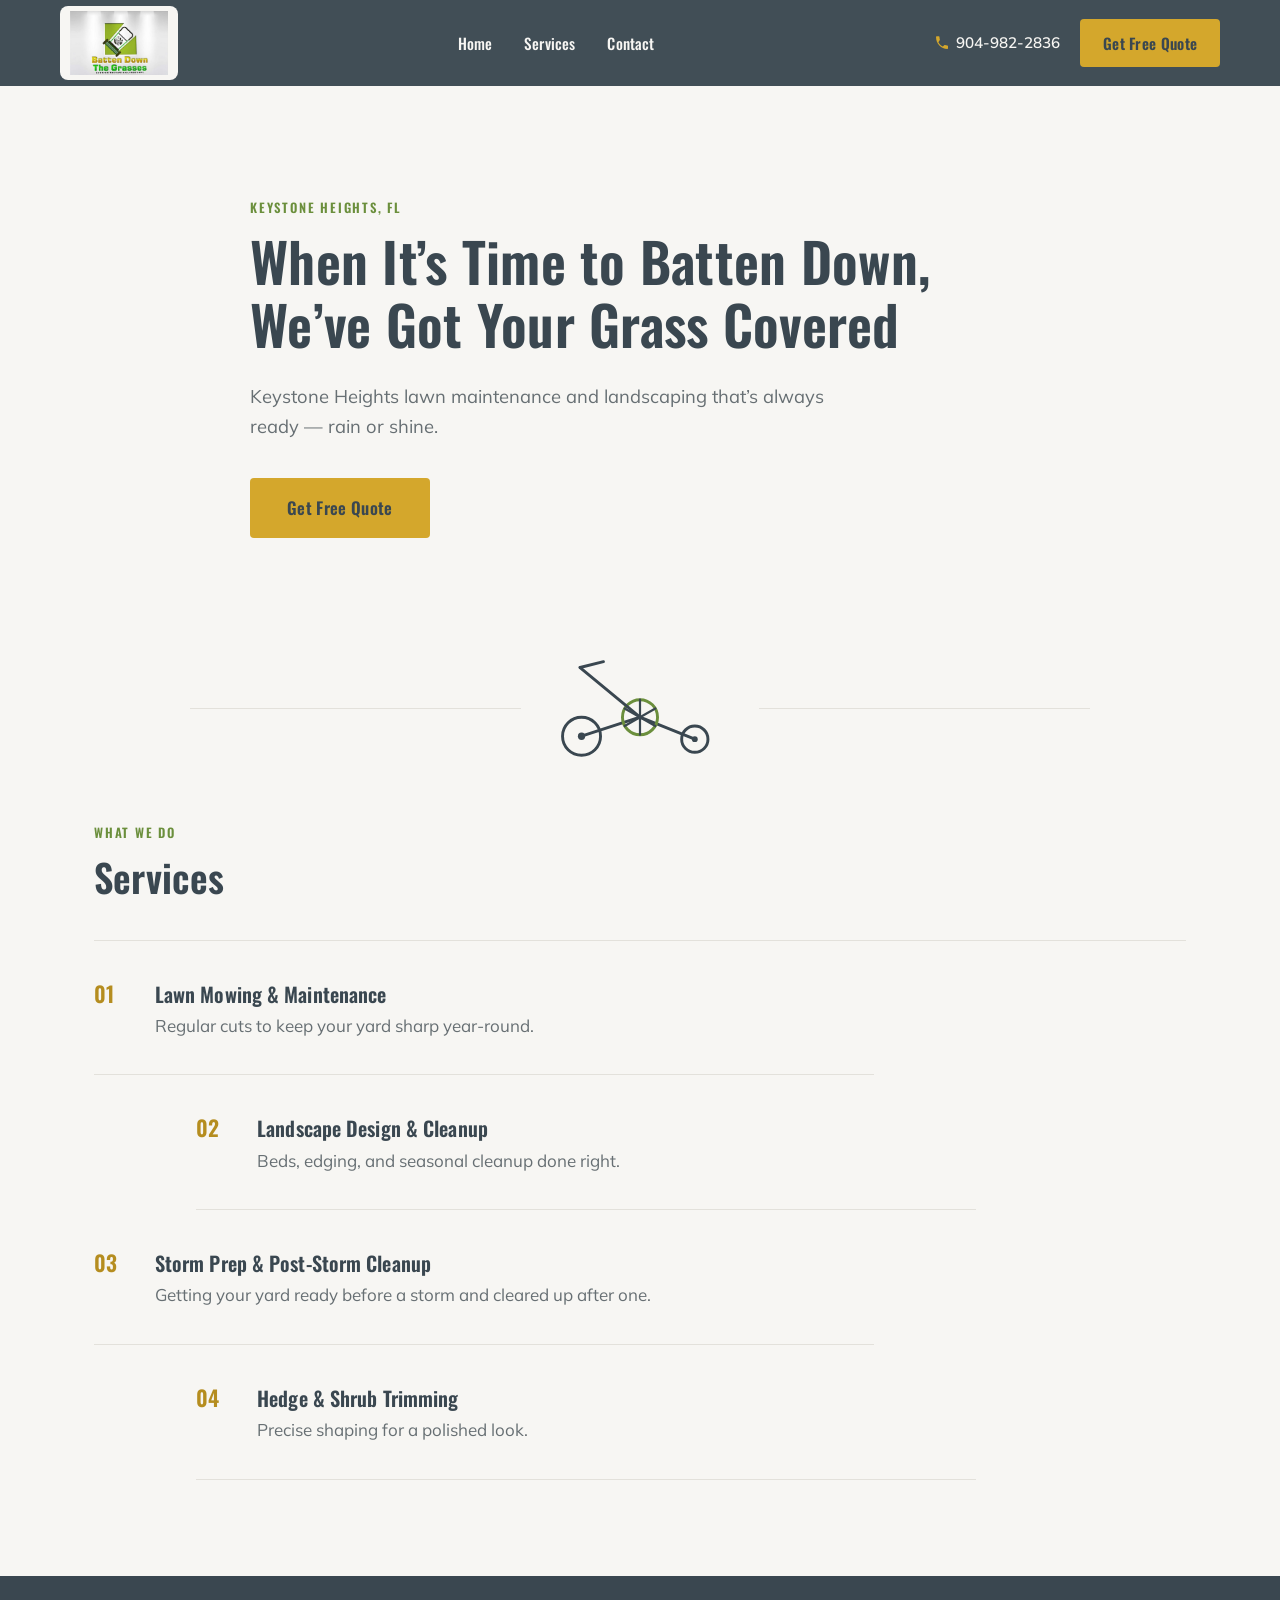
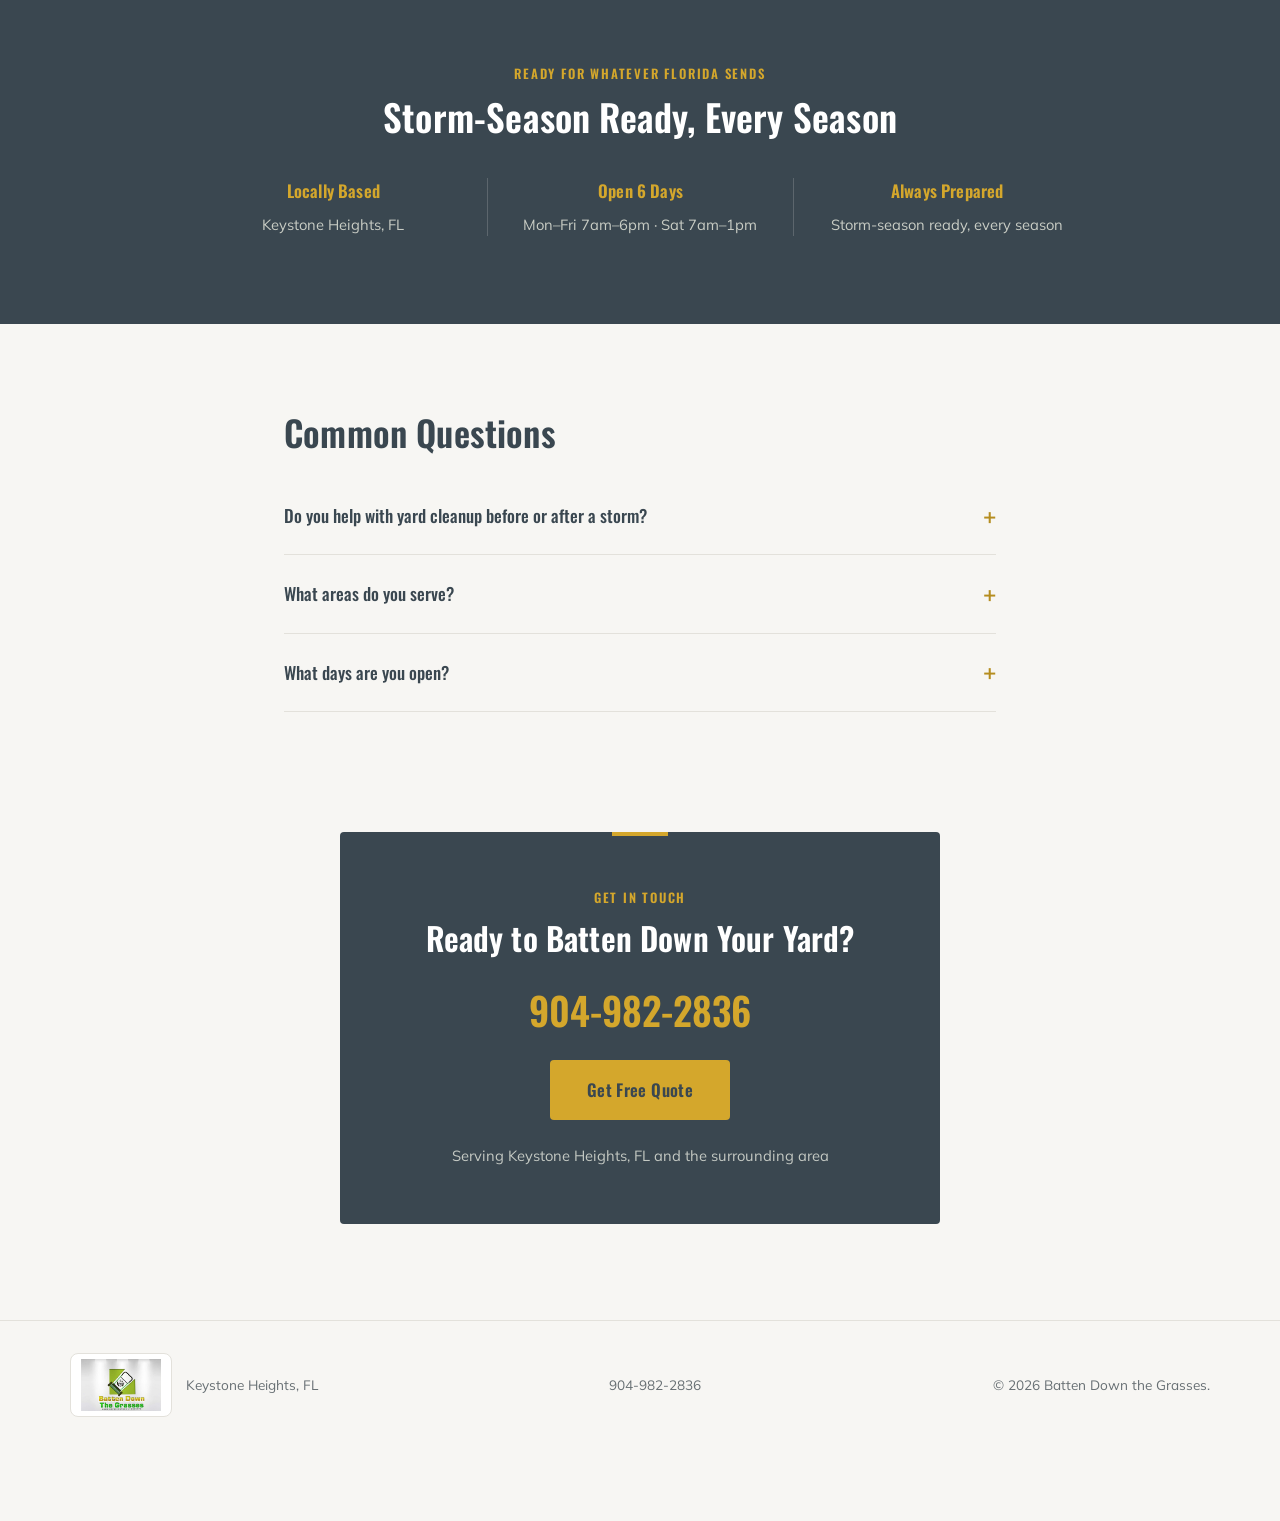
==== batten-down-the-grasses/index.html @ bf376092 "Add Batten Down the Grasses single-page site Storm-Ready Landscaping build for the Keystone Heights," ====
<!doctype html>
<html lang="en">
<head>
<meta charset="UTF-8">
<meta name="viewport" content="width=device-width, initial-scale=1.0">
<title>Batten Down the Grasses | Lawn Maintenance &amp; Landscape, Keystone Heights FL</title>
<meta name="description" content="Batten Down the Grasses keeps Keystone Heights, FL yards sharp rain or shine — mowing, landscape cleanup, hedge trimming, and storm prep. Call 904-982-2836.">
<link rel="icon" href="data:image/svg+xml,%3Csvg xmlns='http://www.w3.org/2000/svg' viewBox='0 0 64 64'%3E%3Crect width='64' height='64' rx='10' fill='%233A4750'/%3E%3Ccircle cx='34' cy='30' r='14' fill='none' stroke='%23D4A72C' stroke-width='3'/%3E%3Cline x1='34' y1='30' x2='34' y2='16' stroke='%23F7F6F3' stroke-width='2.5'/%3E%3Cline x1='34' y1='30' x2='46' y2='24' stroke='%23F7F6F3' stroke-width='2.5'/%3E%3Cline x1='34' y1='30' x2='46' y2='36' stroke='%23F7F6F3' stroke-width='2.5'/%3E%3Cline x1='34' y1='30' x2='34' y2='44' stroke='%23F7F6F3' stroke-width='2.5'/%3E%3Cline x1='34' y1='30' x2='22' y2='36' stroke='%23F7F6F3' stroke-width='2.5'/%3E%3Cline x1='34' y1='30' x2='22' y2='24' stroke='%23F7F6F3' stroke-width='2.5'/%3E%3Ccircle cx='16' cy='46' r='8' fill='none' stroke='%23F7F6F3' stroke-width='3'/%3E%3C/svg%3E">
<link rel="preconnect" href="https://fonts.googleapis.com">
<link rel="preconnect" href="https://fonts.gstatic.com" crossorigin>
<link href="https://fonts.googleapis.com/css2?family=Oswald:wght@500;600;700&amp;family=Mulish:wght@400;500;600;700&amp;display=swap" rel="stylesheet">
<link rel="stylesheet" href="css/styles.css">

<script type="application/ld+json">
{
  "@context": "https://schema.org",
  "@type": "LandscapingBusiness",
  "name": "Batten Down the Grasses",
  "telephone": "+1-904-982-2836",
  "priceRange": "$$",
  "address": {
    "@type": "PostalAddress",
    "addressLocality": "Keystone Heights",
    "addressRegion": "FL",
    "addressCountry": "US"
  },
  "areaServed": {
    "@type": "City",
    "name": "Keystone Heights, FL"
  },
  "openingHoursSpecification": [
    {
      "@type": "OpeningHoursSpecification",
      "dayOfWeek": ["Monday", "Tuesday", "Wednesday", "Thursday", "Friday"],
      "opens": "07:00",
      "closes": "18:00"
    },
    {
      "@type": "OpeningHoursSpecification",
      "dayOfWeek": ["Saturday"],
      "opens": "07:00",
      "closes": "13:00"
    }
  ],
  "url": "https://battendownthegrasses.com/",
  "makesOffer": [
    { "@type": "Offer", "itemOffered": { "@type": "Service", "name": "Lawn Mowing & Maintenance" } },
    { "@type": "Offer", "itemOffered": { "@type": "Service", "name": "Landscape Design & Cleanup" } },
    { "@type": "Offer", "itemOffered": { "@type": "Service", "name": "Storm Prep & Post-Storm Cleanup" } },
    { "@type": "Offer", "itemOffered": { "@type": "Service", "name": "Hedge & Shrub Trimming" } }
  ]
}
</script>
</head>
<body>

<a class="skip-link" href="#main">Skip to content</a>

<header class="site-header">
  <div class="header-inner">
    <a href="#top" class="brand">
      <span class="brand-badge"><img src="images/logo.jpg" alt="Batten Down the Grasses logo"></span>
    </a>

    <nav class="main-nav" aria-label="Primary">
      <a href="#home">Home</a>
      <a href="#services">Services</a>
      <a href="#contact">Contact</a>
    </nav>

    <div class="header-actions">
      <a href="tel:9049822836" class="header-phone">
        <svg viewBox="0 0 24 24" width="16" height="16" aria-hidden="true"><path d="M6.6 10.8c1.4 2.8 3.8 5.1 6.6 6.6l2.2-2.2c.3-.3.7-.4 1-.2 1.1.4 2.3.6 3.6.6.6 0 1 .4 1 1V20c0 .6-.4 1-1 1C10.9 21 3 13.1 3 3c0-.6.4-1 1-1h3.2c.6 0 1 .4 1 1 0 1.3.2 2.5.6 3.6.1.4 0 .8-.3 1.1L6.6 10.8z" fill="currentColor"/></svg>
        <span>904-982-2836</span>
      </a>
      <a href="#contact" class="btn btn-cta header-cta">Get Free Quote</a>
    </div>
  </div>
</header>

<main id="main">

  <!-- HERO -->
  <section class="hero" id="home">
    <div class="hero-inner">
      <p class="eyebrow">Keystone Heights, FL</p>
      <h1>When It&rsquo;s Time to Batten Down, We&rsquo;ve Got Your Grass Covered</h1>
      <p class="hero-sub">Keystone Heights lawn maintenance and landscaping that&rsquo;s always ready &mdash; rain or shine.</p>
      <a href="#contact" class="btn btn-cta btn-lg">Get Free Quote</a>
    </div>
  </section>

  <!-- SIGNATURE DIVIDER: reel mower, blades snap shut like a storm shutter -->
  <section class="divider reveal" aria-hidden="true">
    <div class="divider-inner">
      <span class="divider-line"></span>
      <svg class="divider-mark" viewBox="0 0 260 160" role="presentation" focusable="false">
        <line x1="50" y1="118" x2="130" y2="92" stroke="#3A4750" stroke-width="4" stroke-linecap="round"/>
        <line x1="130" y1="92" x2="205" y2="122" stroke="#3A4750" stroke-width="4" stroke-linecap="round"/>
        <circle cx="50" cy="118" r="26" fill="none" stroke="#3A4750" stroke-width="4"/>
        <circle cx="50" cy="118" r="5" fill="#3A4750"/>
        <circle cx="205" cy="122" r="18" fill="none" stroke="#3A4750" stroke-width="4"/>
        <circle cx="205" cy="122" r="4" fill="#3A4750"/>
        <circle cx="130" cy="92" r="24" fill="none" stroke="#6B8F3C" stroke-width="4"/>
        <g id="reel-blades">
          <line x1="130" y1="92" x2="130" y2="68" stroke="#3A4750" stroke-width="3" stroke-linecap="round"/>
          <line x1="130" y1="92" x2="151" y2="80" stroke="#3A4750" stroke-width="3" stroke-linecap="round"/>
          <line x1="130" y1="92" x2="151" y2="104" stroke="#3A4750" stroke-width="3" stroke-linecap="round"/>
          <line x1="130" y1="92" x2="130" y2="116" stroke="#3A4750" stroke-width="3" stroke-linecap="round"/>
          <line x1="130" y1="92" x2="109" y2="104" stroke="#3A4750" stroke-width="3" stroke-linecap="round"/>
          <line x1="130" y1="92" x2="109" y2="80" stroke="#3A4750" stroke-width="3" stroke-linecap="round"/>
        </g>
        <line x1="130" y1="92" x2="48" y2="24" stroke="#3A4750" stroke-width="4" stroke-linecap="round"/>
        <line x1="48" y1="24" x2="80" y2="16" stroke="#3A4750" stroke-width="4" stroke-linecap="round"/>
      </svg>
      <span class="divider-line"></span>
    </div>
  </section>

  <!-- SERVICES -->
  <section class="services" id="services">
    <div class="section-inner">
      <div class="services-head reveal">
        <p class="eyebrow">What We Do</p>
        <h2>Services</h2>
      </div>

      <ol class="services-list">
        <li class="service-row reveal">
          <span class="service-num">01</span>
          <div class="service-copy">
            <h3>Lawn Mowing &amp; Maintenance</h3>
            <p>Regular cuts to keep your yard sharp year-round.</p>
          </div>
        </li>
        <li class="service-row service-row--offset reveal">
          <span class="service-num">02</span>
          <div class="service-copy">
            <h3>Landscape Design &amp; Cleanup</h3>
            <p>Beds, edging, and seasonal cleanup done right.</p>
          </div>
        </li>
        <li class="service-row reveal">
          <span class="service-num">03</span>
          <div class="service-copy">
            <h3>Storm Prep &amp; Post-Storm Cleanup</h3>
            <p>Getting your yard ready before a storm and cleared up after one.</p>
          </div>
        </li>
        <li class="service-row service-row--offset reveal">
          <span class="service-num">04</span>
          <div class="service-copy">
            <h3>Hedge &amp; Shrub Trimming</h3>
            <p>Precise shaping for a polished look.</p>
          </div>
        </li>
      </ol>
    </div>
  </section>

  <!-- TRUST / STORM-READY -->
  <section class="trust">
    <div class="trust-inner">
      <p class="eyebrow eyebrow--on-dark reveal">Ready For Whatever Florida Sends</p>
      <h2 class="reveal">Storm-Season Ready, Every Season</h2>

      <ul class="trust-signals reveal">
        <li>
          <span class="trust-signal-label">Locally Based</span>
          <span class="trust-signal-detail">Keystone Heights, FL</span>
        </li>
        <li>
          <span class="trust-signal-label">Open 6 Days</span>
          <span class="trust-signal-detail">Mon&ndash;Fri 7am&ndash;6pm &middot; Sat 7am&ndash;1pm</span>
        </li>
        <li>
          <span class="trust-signal-label">Always Prepared</span>
          <span class="trust-signal-detail">Storm-season ready, every season</span>
        </li>
      </ul>
    </div>
  </section>

  <!-- FAQ -->
  <section class="faq">
    <div class="section-inner faq-inner">
      <h2 class="reveal">Common Questions</h2>

      <div class="faq-list reveal">
        <details class="faq-item">
          <summary>Do you help with yard cleanup before or after a storm?</summary>
          <p>Yes &mdash; storm prep and post-storm cleanup are part of the regular service list, not an afterthought.</p>
        </details>
        <details class="faq-item">
          <summary>What areas do you serve?</summary>
          <p>Keystone Heights, FL and the surrounding area.</p>
        </details>
        <details class="faq-item">
          <summary>What days are you open?</summary>
          <p>Monday through Friday 7am&ndash;6pm, and Saturday mornings 7am&ndash;1pm.</p>
        </details>
      </div>
    </div>
  </section>

  <!-- CONTACT / CTA -->
  <section class="contact" id="contact">
    <div class="contact-card reveal">
      <p class="eyebrow eyebrow--on-dark">Get In Touch</p>
      <h2>Ready to Batten Down Your Yard?</h2>
      <a href="tel:9049822836" class="contact-phone">904-982-2836</a>
      <a href="tel:9049822836" class="btn btn-cta btn-lg">Get Free Quote</a>
      <p class="contact-note">Serving Keystone Heights, FL and the surrounding area</p>
    </div>
  </section>

</main>

<footer class="site-footer">
  <div class="footer-inner">
    <span class="footer-brand">
      <span class="brand-badge brand-badge--footer"><img src="images/logo.jpg" alt="Batten Down the Grasses logo"></span>
      <span>Keystone Heights, FL</span>
    </span>
    <span>904-982-2836</span>
    <span>&copy; <span id="year"></span> Batten Down the Grasses.</span>
  </div>
</footer>

<a href="tel:9049822836" class="float-call" aria-label="Get a free quote from Batten Down the Grasses">
  <svg viewBox="0 0 24 24" width="24" height="24" aria-hidden="true"><path d="M6.6 10.8c1.4 2.8 3.8 5.1 6.6 6.6l2.2-2.2c.3-.3.7-.4 1-.2 1.1.4 2.3.6 3.6.6.6 0 1 .4 1 1V20c0 .6-.4 1-1 1C10.9 21 3 13.1 3 3c0-.6.4-1 1-1h3.2c.6 0 1 .4 1 1 0 1.3.2 2.5.6 3.6.1.4 0 .8-.3 1.1L6.6 10.8z" fill="currentColor"/></svg>
</a>

<script src="js/main.js"></script>
</body>
</html>
---- batten-down-the-grasses/css/styles.css ----
/* ===== Batten Down the Grasses — styles ===== */

:root {
  --slate: #3A4750;
  --slate-soft: #4B5860;
  --grass: #6B8F3C;
  --gold: #D4A72C;
  --gold-dark: #B58D1F;
  --off-white: #F7F6F3;
  --white: #FFFFFF;
  --ink-muted: #676F73;
  --border: #E3E1DB;

  --font-head: 'Oswald', 'Helvetica Neue', Arial, sans-serif;
  --font-body: 'Mulish', 'Helvetica Neue', Arial, sans-serif;

  --header-h: 86px;
}

* { box-sizing: border-box; }
html { scroll-behavior: smooth; }

body {
  margin: 0;
  background: var(--off-white);
  color: var(--slate);
  font-family: var(--font-body);
  font-size: 17px;
  line-height: 1.6;
  -webkit-font-smoothing: antialiased;
}

h1, h2, h3 {
  font-family: var(--font-head);
  color: var(--slate);
  line-height: 1.15;
  margin: 0 0 0.5em;
  font-weight: 600;
  letter-spacing: 0.005em;
}

p { margin: 0 0 1em; }
p:last-child { margin-bottom: 0; }

a { color: inherit; text-decoration: none; }
img, svg { display: block; max-width: 100%; }

.skip-link {
  position: absolute;
  left: -999px;
  top: 0;
  background: var(--slate);
  color: var(--white);
  padding: 0.75em 1.25em;
  z-index: 1000;
}
.skip-link:focus { left: 0; }

.eyebrow {
  font-family: var(--font-head);
  font-size: 0.8rem;
  font-weight: 600;
  letter-spacing: 0.14em;
  text-transform: uppercase;
  color: var(--grass);
  margin: 0 0 0.9em;
}
.eyebrow--on-dark { color: var(--gold); }

.section-inner {
  max-width: 1140px;
  margin: 0 auto;
  padding: 0 24px;
}

/* ---------- Buttons ---------- */
.btn {
  display: inline-flex;
  align-items: center;
  justify-content: center;
  gap: 0.5em;
  font-family: var(--font-head);
  font-weight: 600;
  letter-spacing: 0.02em;
  border-radius: 4px;
  cursor: pointer;
  border: none;
  transition: transform 180ms ease, box-shadow 180ms ease, background-color 180ms ease;
}
.btn-cta {
  background: var(--gold);
  color: var(--slate);
  padding: 0.75em 1.5em;
  font-size: 0.95rem;
}
.btn-cta:hover, .btn-cta:focus-visible {
  background: var(--gold-dark);
  transform: translateY(-2px);
  box-shadow: 0 8px 20px rgba(212, 167, 44, 0.4);
}
.btn-lg {
  padding: 1em 2.2em;
  font-size: 1.05rem;
}

/* ---------- Header ---------- */
.site-header {
  position: sticky;
  top: 0;
  z-index: 500;
  background: rgba(58, 71, 80, 0.96);
  backdrop-filter: saturate(140%) blur(10px);
  height: var(--header-h);
}
.header-inner {
  max-width: 1200px;
  margin: 0 auto;
  height: 100%;
  padding: 0 20px;
  display: flex;
  align-items: center;
  justify-content: space-between;
  gap: 1.5rem;
}
.brand { display: flex; align-items: center; }
.brand-badge {
  display: block;
  background: var(--off-white);
  border-radius: 8px;
  padding: 5px 10px;
  line-height: 0;
}
.brand-badge img {
  height: 64px;
  width: auto;
  display: block;
}
.main-nav {
  display: flex;
  gap: 2rem;
  font-family: var(--font-head);
  font-weight: 500;
  font-size: 0.95rem;
  letter-spacing: 0.01em;
}
.main-nav a { color: var(--off-white); padding: 0.25em 0; }
.main-nav a:hover { color: var(--gold); }

.header-actions {
  display: flex;
  align-items: center;
  gap: 1.25rem;
}
.header-phone {
  display: flex;
  align-items: center;
  gap: 0.4em;
  font-weight: 600;
  font-size: 0.95rem;
  color: var(--off-white);
  white-space: nowrap;
}
.header-phone svg { color: var(--gold); flex-shrink: 0; }

/* ---------- Hero ---------- */
.hero {
  padding: 7rem 24px 5.5rem;
  background: var(--off-white);
}
.hero-inner {
  max-width: 780px;
  margin: 0 auto;
}
.hero h1 {
  font-size: clamp(2.1rem, 4.4vw, 3.4rem);
  margin-bottom: 0.5em;
}
.hero-sub {
  font-size: 1.15rem;
  color: var(--ink-muted);
  max-width: 56ch;
  margin-bottom: 2em;
}

/* ---------- Signature divider ---------- */
.divider {
  padding: 1.5rem 24px 2.5rem;
}
.divider-inner {
  max-width: 900px;
  margin: 0 auto;
  display: flex;
  align-items: center;
  gap: 1.5rem;
}
.divider-line {
  flex: 1;
  height: 1px;
  background: var(--border);
}
.divider-mark {
  width: 190px;
  height: auto;
  flex-shrink: 0;
}
#reel-blades {
  transform-origin: 130px 92px;
  transform: rotate(-50deg);
}
.divider.is-visible #reel-blades {
  transition: transform 650ms cubic-bezier(0.34, 1.56, 0.64, 1);
  transform: rotate(0deg);
}

/* ---------- Services (asymmetric list) ---------- */
.services {
  padding: 1rem 0 6rem;
}
.services-head {
  max-width: 640px;
  margin-bottom: 2.5rem;
}
.services-head h2 {
  font-size: clamp(1.8rem, 3.2vw, 2.4rem);
}

.services-list {
  list-style: none;
  margin: 0;
  padding: 0;
  border-top: 1px solid var(--border);
}
.service-row {
  display: flex;
  align-items: baseline;
  gap: 2rem;
  padding: 2.2rem 0;
  border-bottom: 1px solid var(--border);
  max-width: 780px;
}
.service-row--offset {
  margin-left: clamp(0px, 8vw, 110px);
}
.service-num {
  font-family: var(--font-head);
  font-weight: 600;
  font-size: 1.35rem;
  color: var(--gold-dark);
  flex-shrink: 0;
  width: 2.4ch;
}
.service-copy h3 {
  font-size: 1.26rem;
  margin-bottom: 0.3em;
}
.service-copy p {
  color: var(--ink-muted);
}

/* ---------- Trust: storm-ready stat row ---------- */
.trust {
  background: var(--slate);
  color: var(--off-white);
  padding: 5.5rem 24px;
  text-align: center;
}
.trust-inner {
  max-width: 920px;
  margin: 0 auto;
}
.trust h2 {
  color: var(--white);
  font-size: clamp(1.7rem, 3.2vw, 2.3rem);
  margin-bottom: 2.5rem;
}

.trust-signals {
  list-style: none;
  margin: 0;
  padding: 0;
  display: grid;
  grid-template-columns: repeat(3, 1fr);
}
.trust-signals li {
  padding: 0 1.5rem;
  border-left: 1px solid rgba(247,246,243,0.18);
  display: flex;
  flex-direction: column;
  gap: 0.5rem;
}
.trust-signals li:first-child { border-left: none; }
.trust-signal-label {
  font-family: var(--font-head);
  font-weight: 600;
  font-size: 1.05rem;
  color: var(--gold);
  letter-spacing: 0.01em;
}
.trust-signal-detail {
  font-size: 0.92rem;
  color: #C9CDC5;
}

/* ---------- FAQ ---------- */
.faq {
  padding: 5.5rem 0;
}
.faq-inner {
  max-width: 760px;
}
.faq h2 {
  font-size: clamp(1.7rem, 3vw, 2.2rem);
  margin-bottom: 1.5rem;
}
.faq-item {
  border-bottom: 1px solid var(--border);
  padding: 1.3rem 0;
}
.faq-item summary {
  font-family: var(--font-head);
  font-weight: 500;
  font-size: 1.08rem;
  cursor: pointer;
  list-style: none;
  display: flex;
  justify-content: space-between;
  align-items: center;
  gap: 1rem;
}
.faq-item summary::-webkit-details-marker { display: none; }
.faq-item summary::after {
  content: "+";
  font-family: var(--font-body);
  font-size: 1.4rem;
  color: var(--gold-dark);
  font-weight: 700;
  flex-shrink: 0;
  transition: transform 200ms ease;
}
.faq-item[open] summary::after { transform: rotate(45deg); }
.faq-item p {
  color: var(--ink-muted);
  margin-top: 0.9em;
  max-width: 60ch;
}

/* ---------- Contact / CTA (compact distinct) ---------- */
.contact {
  padding: 2rem 24px 6rem;
  display: flex;
  justify-content: center;
}
.contact-card {
  background: var(--slate);
  color: var(--white);
  max-width: 600px;
  width: 100%;
  padding: 3.5rem 3rem;
  text-align: center;
  border-radius: 4px;
  position: relative;
}
.contact-card::before {
  content: "";
  position: absolute;
  top: 0;
  left: 50%;
  transform: translateX(-50%);
  width: 56px;
  height: 4px;
  background: var(--gold);
}
.contact-card h2 {
  color: var(--white);
  font-size: clamp(1.5rem, 3vw, 2rem);
  margin-bottom: 0.7em;
}
.contact-phone {
  display: block;
  font-family: var(--font-head);
  font-weight: 600;
  font-size: clamp(1.8rem, 5vw, 2.4rem);
  color: var(--gold);
  margin-bottom: 1.2rem;
}
.contact-note {
  margin-top: 1.5rem;
  color: #C4C9C3;
  font-size: 0.92rem;
}

/* ---------- Footer ---------- */
.site-footer {
  background: var(--off-white);
  border-top: 1px solid var(--border);
  padding: 2rem 24px 6.5rem;
}
.footer-inner {
  max-width: 1140px;
  margin: 0 auto;
  display: flex;
  flex-wrap: wrap;
  align-items: center;
  gap: 0.75rem 2rem;
  justify-content: space-between;
  font-size: 0.85rem;
  color: var(--ink-muted);
}
.footer-brand {
  display: flex;
  align-items: center;
  gap: 0.9rem;
}
.brand-badge--footer {
  background: var(--white);
  border: 1px solid var(--border);
}
.brand-badge--footer img {
  height: 52px;
}

/* ---------- Floating call button (mobile) ---------- */
.float-call {
  display: none;
  position: fixed;
  right: 20px;
  bottom: 20px;
  width: 56px;
  height: 56px;
  border-radius: 50%;
  background: var(--gold);
  color: var(--slate);
  align-items: center;
  justify-content: center;
  box-shadow: 0 6px 18px rgba(58, 71, 80, 0.4);
  z-index: 600;
  transition: transform 180ms ease, box-shadow 180ms ease;
}
.float-call:hover, .float-call:focus-visible {
  transform: translateY(-2px) scale(1.04);
  box-shadow: 0 10px 22px rgba(58, 71, 80, 0.5);
}

/* ---------- Scroll reveal ---------- */
.reveal {
  opacity: 0;
  transform: translateY(16px);
  transition: opacity 400ms ease, transform 400ms ease;
}
.reveal.is-visible {
  opacity: 1;
  transform: translateY(0);
}

/* ===================== Responsive ===================== */
@media (max-width: 860px) {
  .main-nav { display: none; }
  .service-row--offset { margin-left: 0; }
  .divider-mark { width: 150px; }
  .trust-signals { grid-template-columns: 1fr; gap: 1.75rem; }
  .trust-signals li { border-left: none; padding: 0; }
}

@media (max-width: 700px) {
  :root { --header-h: 68px; }
  .brand-badge img { height: 48px; }
  .header-cta { display: none; }
  .header-phone span { display: none; }
  .float-call { display: flex; }
  .hero { padding: 3.2rem 20px 3rem; }
  .trust { padding: 4rem 20px; }
  .contact-card { padding: 2.5rem 1.75rem; }
  .contact { padding: 1rem 16px 5rem; }
  .divider-mark { width: 120px; }
  .divider-inner { gap: 0.8rem; }
  .footer-inner { justify-content: center; text-align: center; }
}

@media (max-width: 480px) {
  .header-phone { padding: 0.5em; }
  .brand-badge img { height: 42px; }
}

/* Respect reduced motion */
@media (prefers-reduced-motion: reduce) {
  html { scroll-behavior: auto; }
  .reveal { opacity: 1; transform: none; transition: none; }
  .btn, .float-call { transition: none; }
  #reel-blades { transform: rotate(0deg); }
  .divider.is-visible #reel-blades { transition: none; }
}
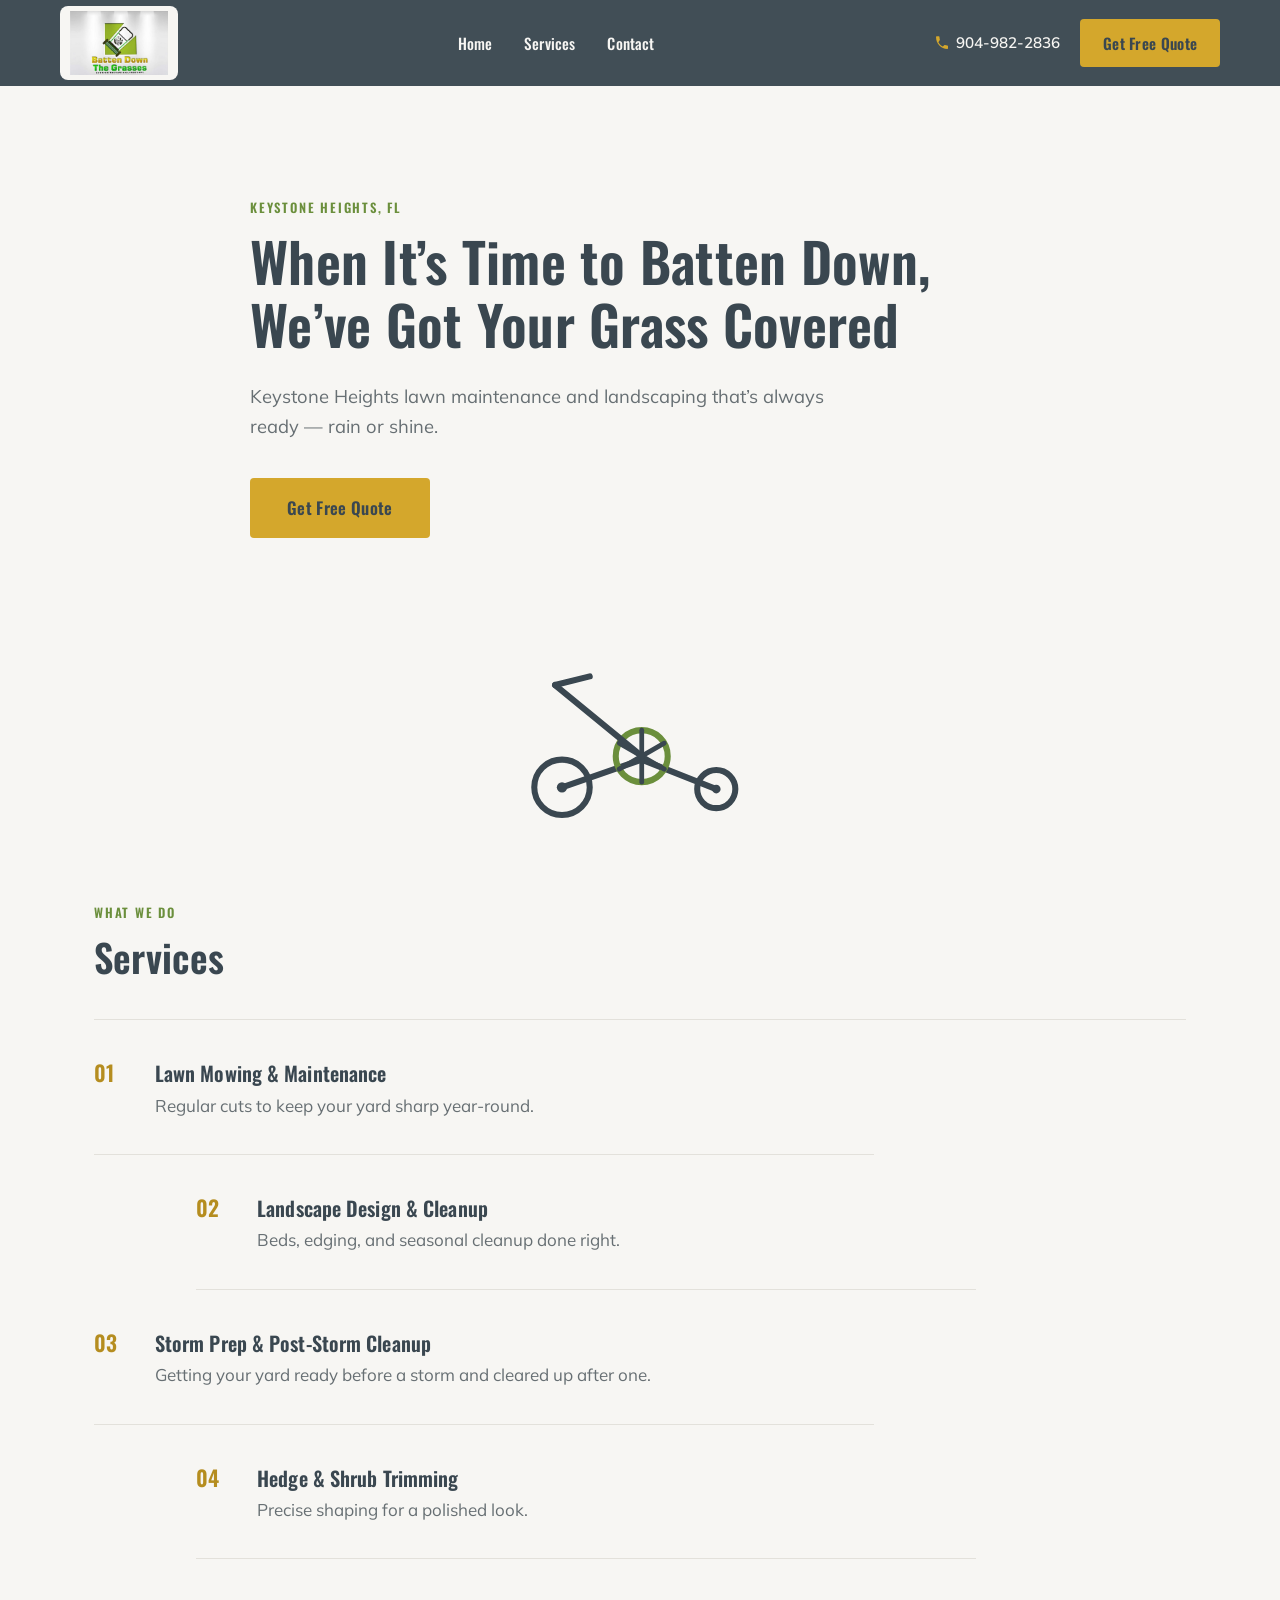
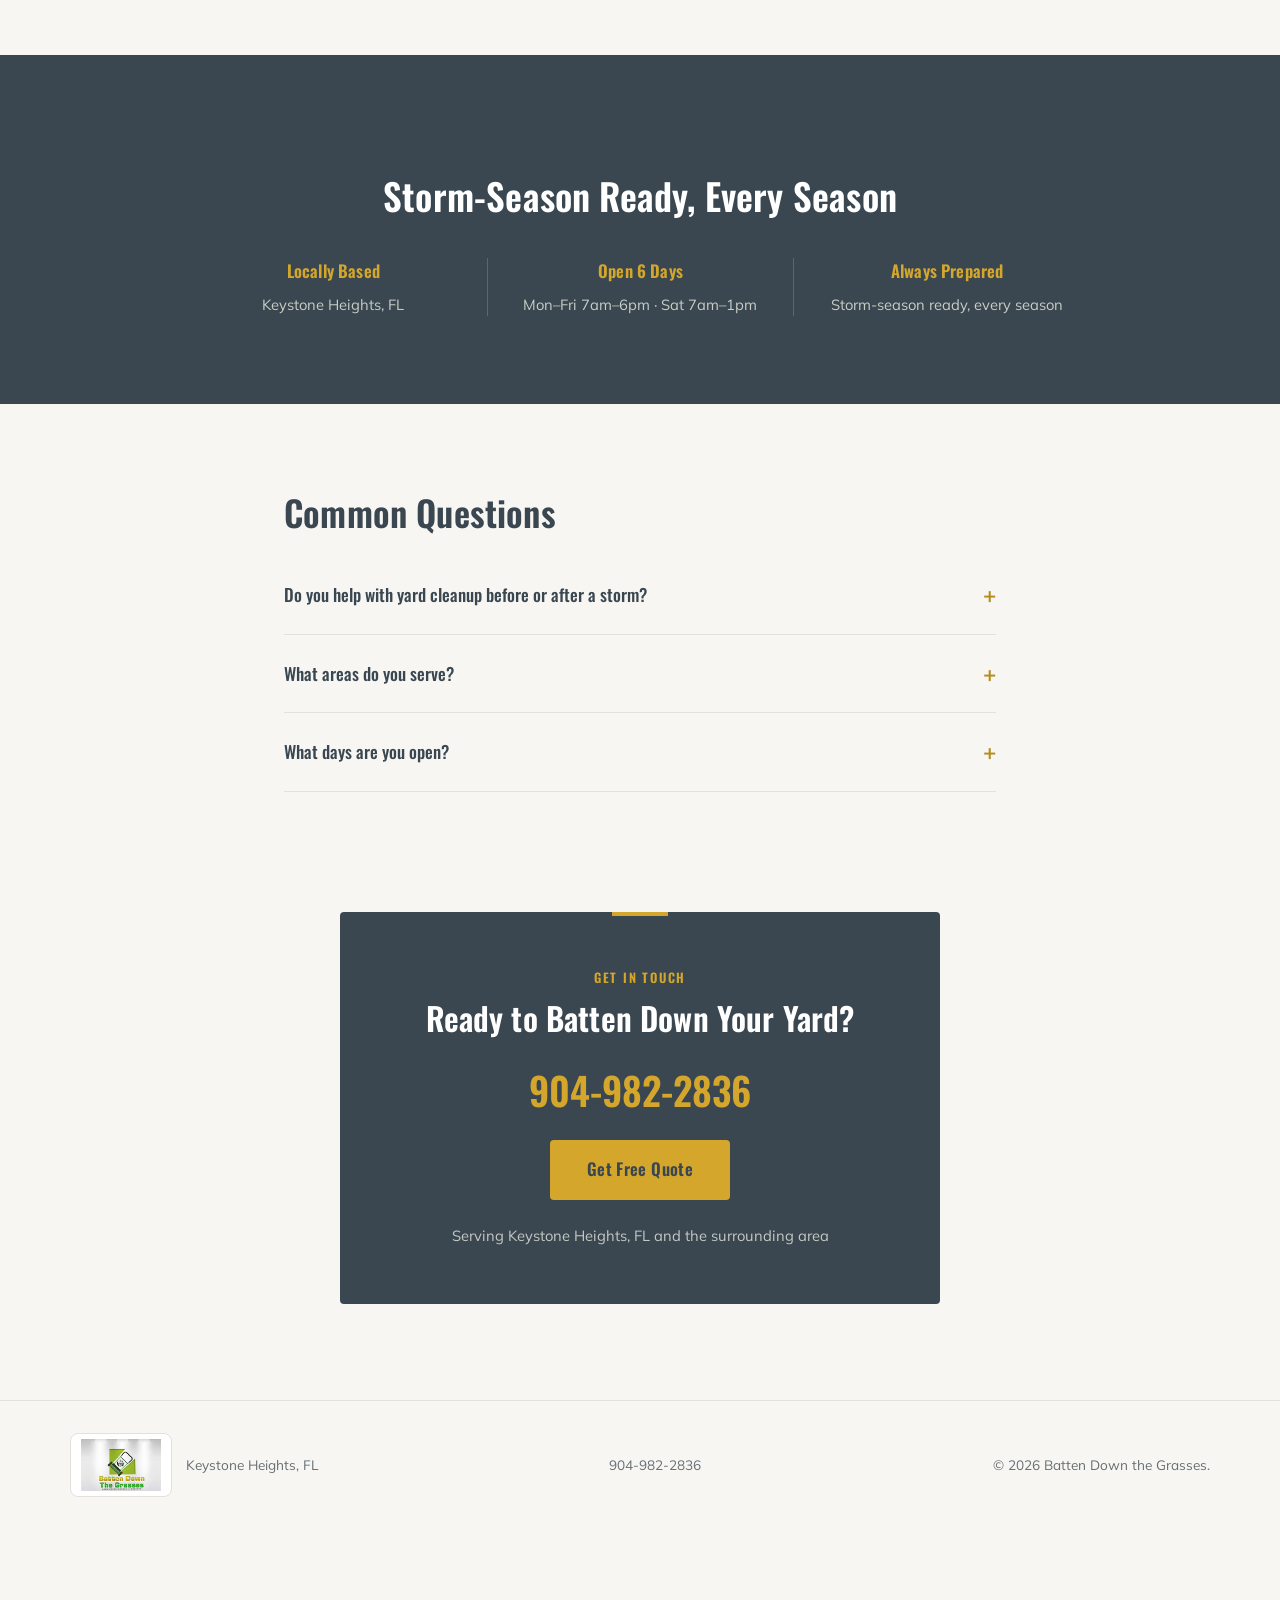
==== commit e58d43ce: "Redraw the reel-mower divider icon bolder and cleaner Bumped stroke widths (4px→7px chassis/wheels, " ====
--- a/batten-down-the-grasses/index.html
+++ b/batten-down-the-grasses/index.html
@@ -93,27 +93,25 @@
   <!-- SIGNATURE DIVIDER: reel mower, blades snap shut like a storm shutter -->
   <section class="divider reveal" aria-hidden="true">
     <div class="divider-inner">
-      <span class="divider-line"></span>
-      <svg class="divider-mark" viewBox="0 0 260 160" role="presentation" focusable="false">
-        <line x1="50" y1="118" x2="130" y2="92" stroke="#3A4750" stroke-width="4" stroke-linecap="round"/>
-        <line x1="130" y1="92" x2="205" y2="122" stroke="#3A4750" stroke-width="4" stroke-linecap="round"/>
-        <circle cx="50" cy="118" r="26" fill="none" stroke="#3A4750" stroke-width="4"/>
-        <circle cx="50" cy="118" r="5" fill="#3A4750"/>
-        <circle cx="205" cy="122" r="18" fill="none" stroke="#3A4750" stroke-width="4"/>
-        <circle cx="205" cy="122" r="4" fill="#3A4750"/>
-        <circle cx="130" cy="92" r="24" fill="none" stroke="#6B8F3C" stroke-width="4"/>
+      <svg class="divider-mark" viewBox="0 0 300 190" role="presentation" focusable="false">
+        <line x1="60" y1="140" x2="152" y2="108" stroke="#3A4750" stroke-width="7" stroke-linecap="round"/>
+        <line x1="152" y1="108" x2="238" y2="142" stroke="#3A4750" stroke-width="7" stroke-linecap="round"/>
+        <circle cx="60" cy="140" r="32" fill="none" stroke="#3A4750" stroke-width="7"/>
+        <circle cx="60" cy="140" r="6" fill="#3A4750"/>
+        <circle cx="238" cy="142" r="22" fill="none" stroke="#3A4750" stroke-width="7"/>
+        <circle cx="238" cy="142" r="5" fill="#3A4750"/>
+        <circle cx="152" cy="104" r="30" fill="none" stroke="#6B8F3C" stroke-width="7"/>
         <g id="reel-blades">
-          <line x1="130" y1="92" x2="130" y2="68" stroke="#3A4750" stroke-width="3" stroke-linecap="round"/>
-          <line x1="130" y1="92" x2="151" y2="80" stroke="#3A4750" stroke-width="3" stroke-linecap="round"/>
-          <line x1="130" y1="92" x2="151" y2="104" stroke="#3A4750" stroke-width="3" stroke-linecap="round"/>
-          <line x1="130" y1="92" x2="130" y2="116" stroke="#3A4750" stroke-width="3" stroke-linecap="round"/>
-          <line x1="130" y1="92" x2="109" y2="104" stroke="#3A4750" stroke-width="3" stroke-linecap="round"/>
-          <line x1="130" y1="92" x2="109" y2="80" stroke="#3A4750" stroke-width="3" stroke-linecap="round"/>
+          <line x1="152" y1="104" x2="152" y2="74" stroke="#3A4750" stroke-width="5.5" stroke-linecap="round"/>
+          <line x1="152" y1="104" x2="178" y2="89" stroke="#3A4750" stroke-width="5.5" stroke-linecap="round"/>
+          <line x1="152" y1="104" x2="178" y2="119" stroke="#3A4750" stroke-width="5.5" stroke-linecap="round"/>
+          <line x1="152" y1="104" x2="152" y2="134" stroke="#3A4750" stroke-width="5.5" stroke-linecap="round"/>
+          <line x1="152" y1="104" x2="126" y2="119" stroke="#3A4750" stroke-width="5.5" stroke-linecap="round"/>
+          <line x1="152" y1="104" x2="126" y2="89" stroke="#3A4750" stroke-width="5.5" stroke-linecap="round"/>
         </g>
-        <line x1="130" y1="92" x2="48" y2="24" stroke="#3A4750" stroke-width="4" stroke-linecap="round"/>
-        <line x1="48" y1="24" x2="80" y2="16" stroke="#3A4750" stroke-width="4" stroke-linecap="round"/>
+        <line x1="152" y1="104" x2="52" y2="22" stroke="#3A4750" stroke-width="7" stroke-linecap="round"/>
+        <line x1="52" y1="22" x2="92" y2="12" stroke="#3A4750" stroke-width="7" stroke-linecap="round"/>
       </svg>
-      <span class="divider-line"></span>
     </div>
   </section>
 
--- a/batten-down-the-grasses/css/styles.css
+++ b/batten-down-the-grasses/css/styles.css
@@ -184,27 +184,22 @@
 
 /* ---------- Signature divider ---------- */
 .divider {
-  padding: 1.5rem 24px 2.5rem;
+  padding: 2.5rem 24px 3.5rem;
 }
 .divider-inner {
   max-width: 900px;
   margin: 0 auto;
   display: flex;
   align-items: center;
-  gap: 1.5rem;
-}
-.divider-line {
-  flex: 1;
-  height: 1px;
-  background: var(--border);
+  justify-content: center;
 }
 .divider-mark {
-  width: 190px;
+  width: 260px;
   height: auto;
   flex-shrink: 0;
 }
 #reel-blades {
-  transform-origin: 130px 92px;
+  transform-origin: 152px 104px;
   transform: rotate(-50deg);
 }
 .divider.is-visible #reel-blades {
@@ -456,7 +451,7 @@
 @media (max-width: 860px) {
   .main-nav { display: none; }
   .service-row--offset { margin-left: 0; }
-  .divider-mark { width: 150px; }
+  .divider-mark { width: 210px; }
   .trust-signals { grid-template-columns: 1fr; gap: 1.75rem; }
   .trust-signals li { border-left: none; padding: 0; }
 }
@@ -471,8 +466,7 @@
   .trust { padding: 4rem 20px; }
   .contact-card { padding: 2.5rem 1.75rem; }
   .contact { padding: 1rem 16px 5rem; }
-  .divider-mark { width: 120px; }
-  .divider-inner { gap: 0.8rem; }
+  .divider-mark { width: 170px; }
   .footer-inner { justify-content: center; text-align: center; }
 }
 
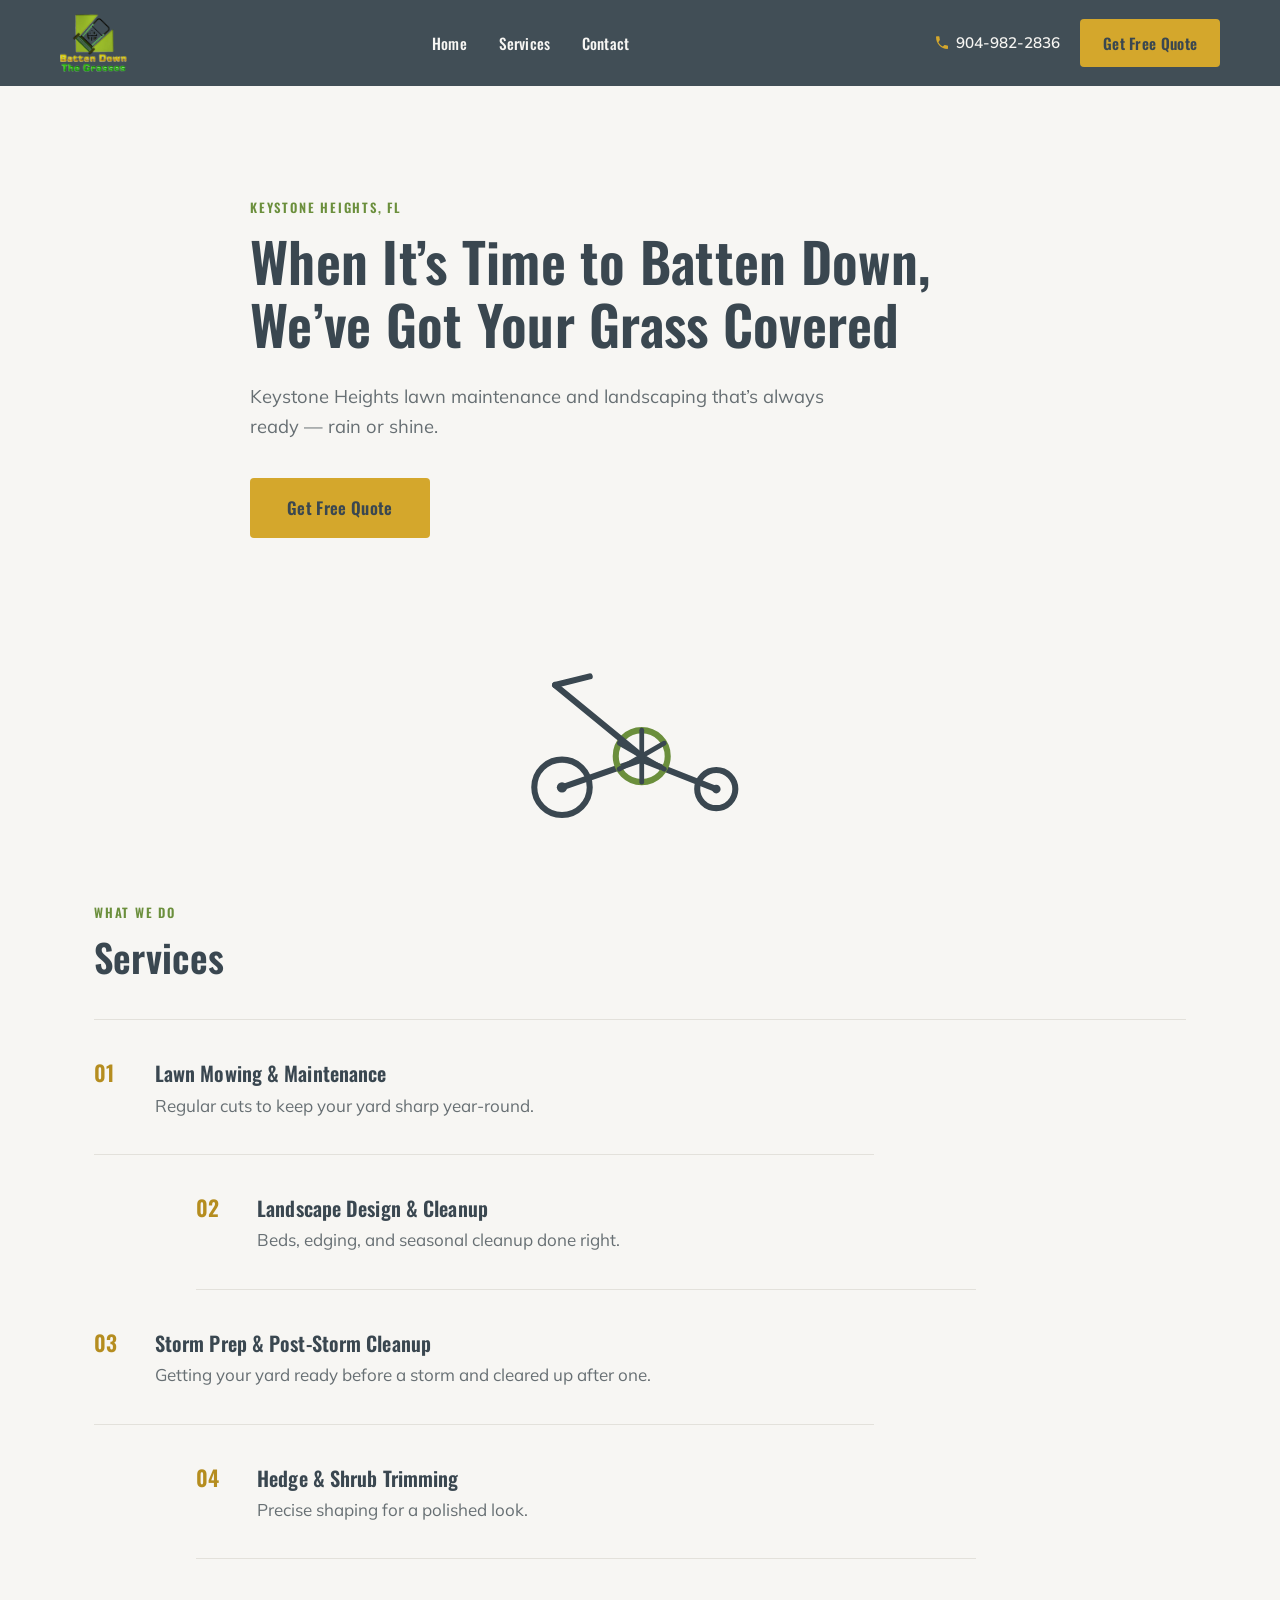
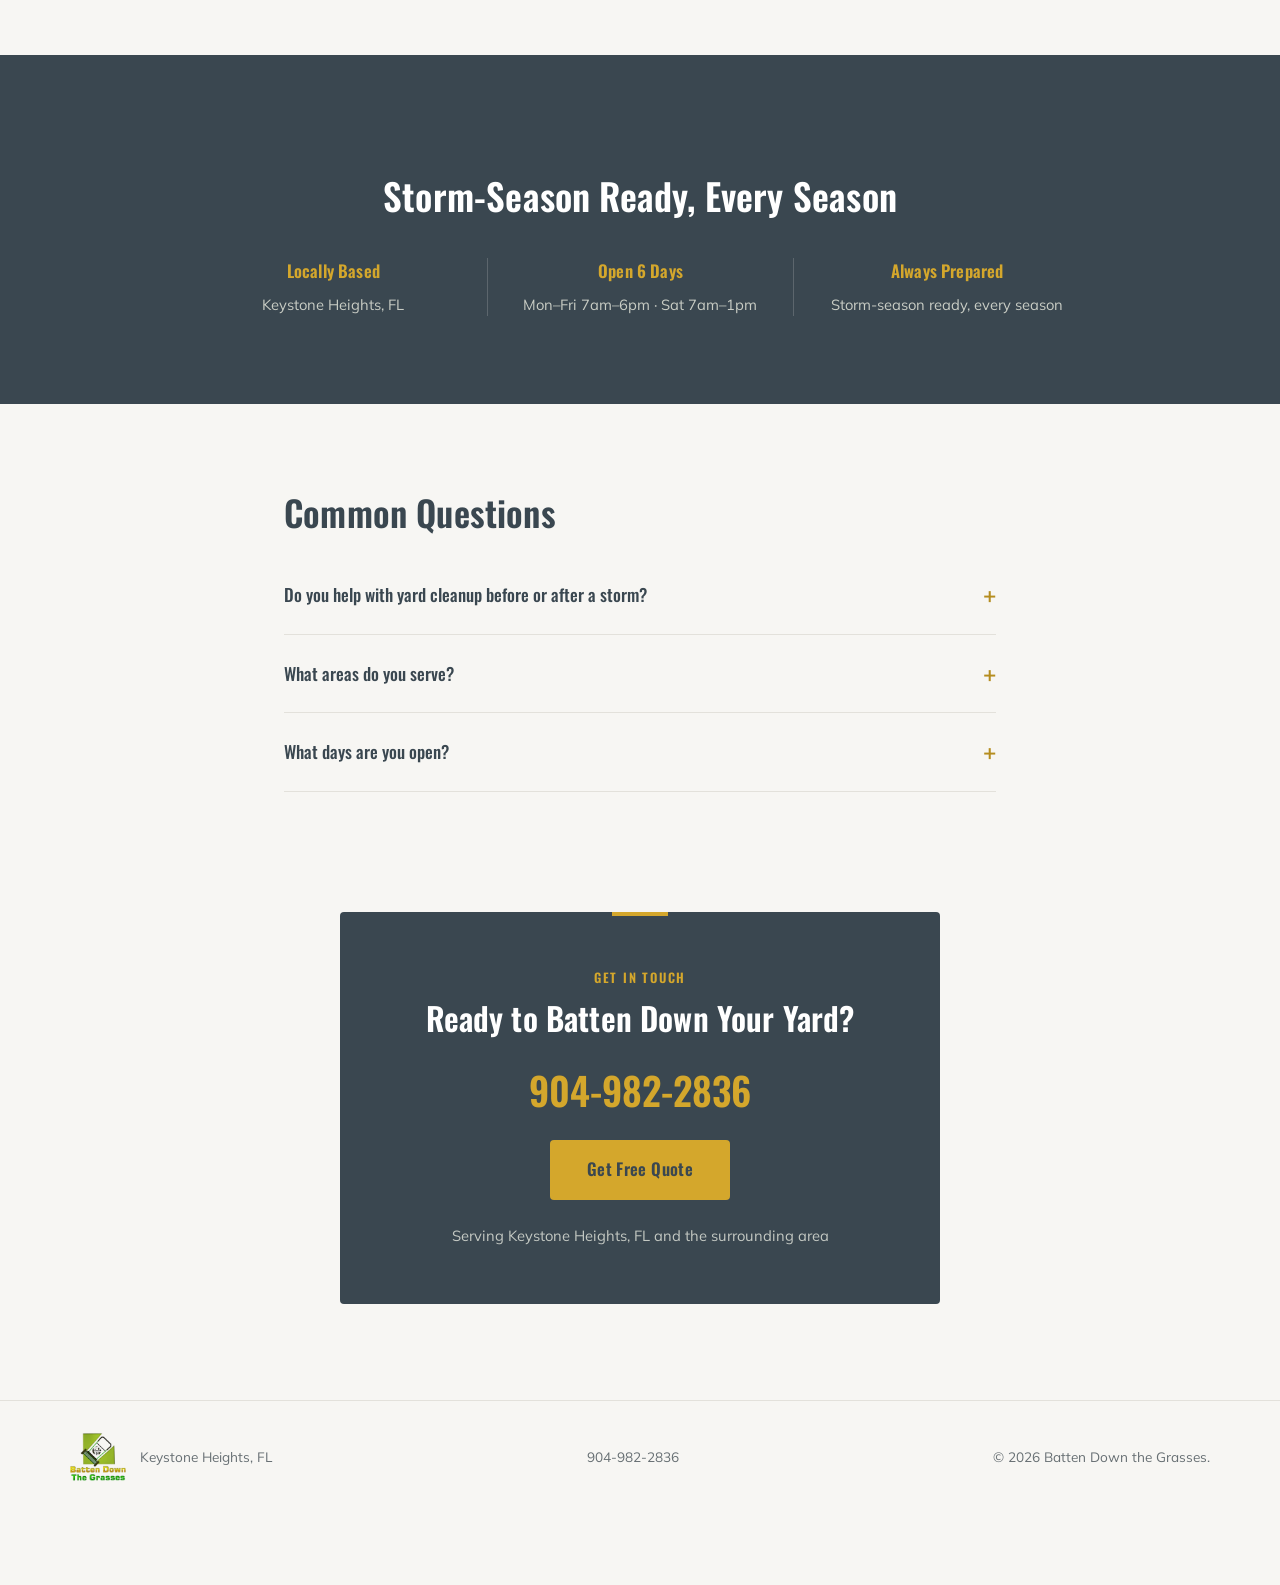
==== commit 027e9ab5: "Replace logo with the clean transparent PNG Swapped the old JPG (studio background, hard-to-read at " ====
--- a/batten-down-the-grasses/index.html
+++ b/batten-down-the-grasses/index.html
@@ -59,7 +59,7 @@
 <header class="site-header">
   <div class="header-inner">
     <a href="#top" class="brand">
-      <span class="brand-badge"><img src="images/logo.jpg" alt="Batten Down the Grasses logo"></span>
+      <span class="brand-badge"><img src="images/logo.png" alt="Batten Down the Grasses logo"></span>
     </a>
 
     <nav class="main-nav" aria-label="Primary">
@@ -217,7 +217,7 @@
 <footer class="site-footer">
   <div class="footer-inner">
     <span class="footer-brand">
-      <span class="brand-badge brand-badge--footer"><img src="images/logo.jpg" alt="Batten Down the Grasses logo"></span>
+      <span class="brand-badge brand-badge--footer"><img src="images/logo.png" alt="Batten Down the Grasses logo"></span>
       <span>Keystone Heights, FL</span>
     </span>
     <span>904-982-2836</span>
--- a/batten-down-the-grasses/css/styles.css
+++ b/batten-down-the-grasses/css/styles.css
@@ -125,13 +125,10 @@
 .brand { display: flex; align-items: center; }
 .brand-badge {
   display: block;
-  background: var(--off-white);
-  border-radius: 8px;
-  padding: 5px 10px;
   line-height: 0;
 }
 .brand-badge img {
-  height: 64px;
+  height: 58px;
   width: auto;
   display: block;
 }
@@ -406,12 +403,8 @@
   align-items: center;
   gap: 0.9rem;
 }
-.brand-badge--footer {
-  background: var(--white);
-  border: 1px solid var(--border);
-}
 .brand-badge--footer img {
-  height: 52px;
+  height: 48px;
 }
 
 /* ---------- Floating call button (mobile) ---------- */
